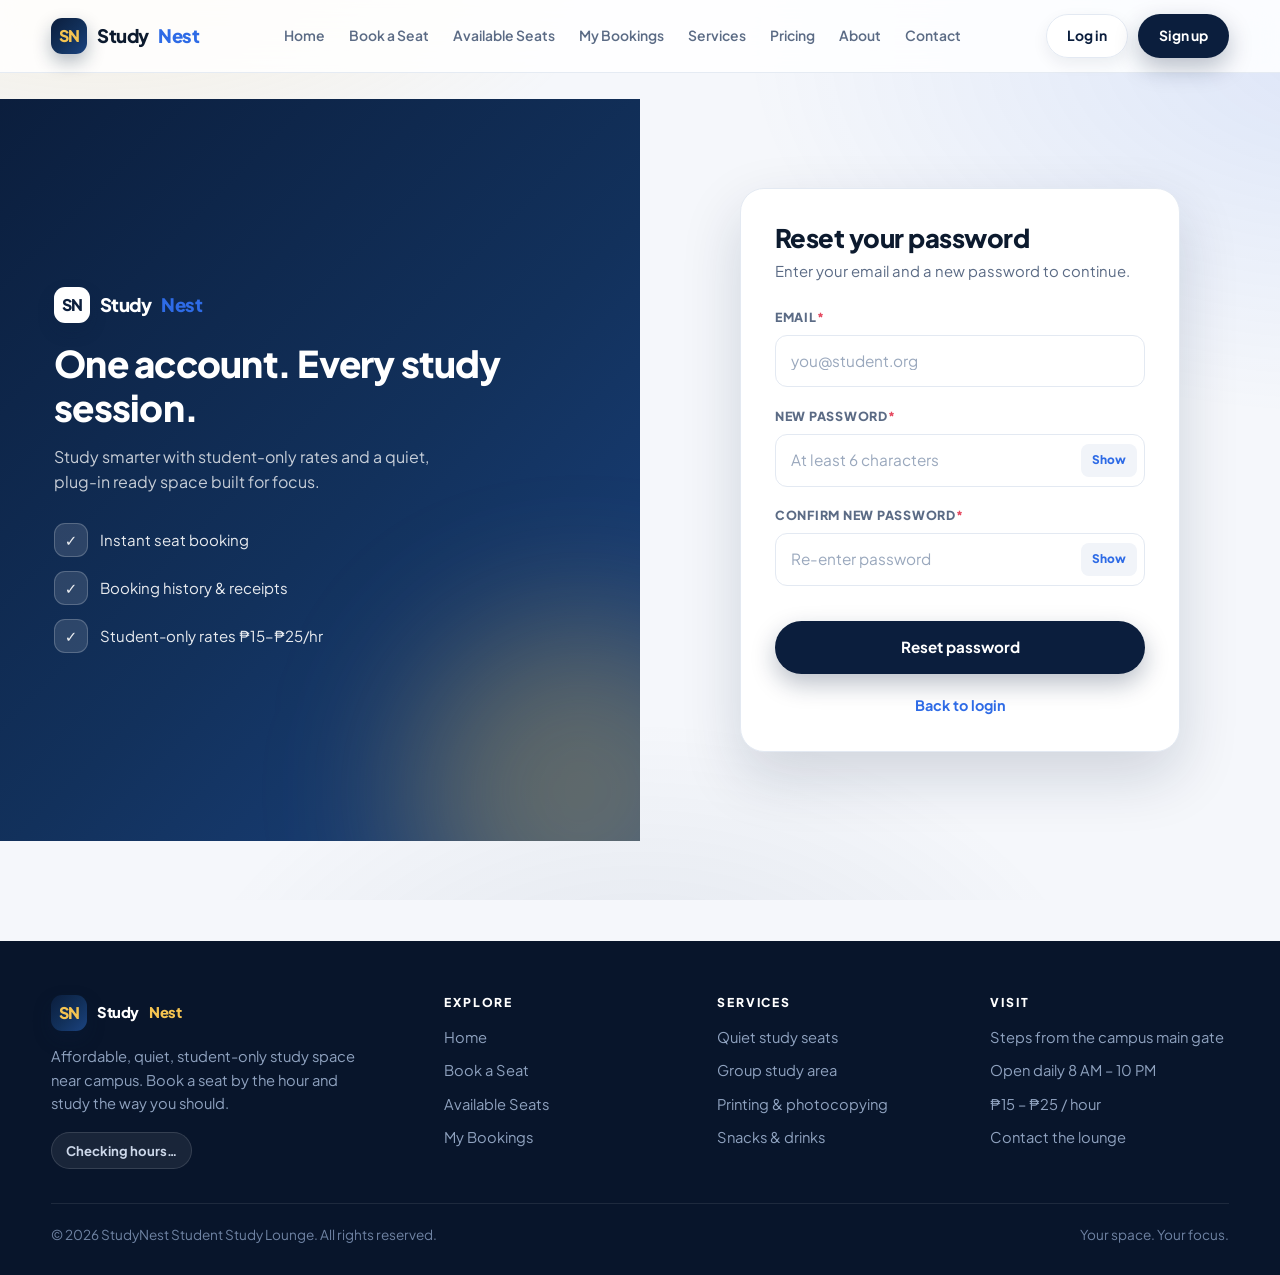
==== pages/auth/forgot-password.html @ 52b06b58 "Initial commit: auth" ====
<!DOCTYPE html>
<html lang="en">
<head>
  <meta charset="UTF-8" />
  <meta name="viewport" content="width=device-width, initial-scale=1.0" />
  <title>Reset password — StudyNest</title>
  <meta name="description" content="Reset your StudyNest account password." />
  <link rel="icon" href="data:image/svg+xml,%3Csvg xmlns='http://www.w3.org/2000/svg' viewBox='0 0 64 64'%3E%3Crect width='64' height='64' rx='16' fill='%230b1e3d'/%3E%3Ctext x='32' y='42' font-family='Arial' font-size='26' font-weight='bold' fill='%23f5c451' text-anchor='middle'%3ESN%3C/text%3E%3C/svg%3E" />
  <link rel="preconnect" href="https://fonts.googleapis.com" />
  <link rel="preconnect" href="https://fonts.gstatic.com" crossorigin />
  <link href="https://fonts.googleapis.com/css2?family=Plus+Jakarta+Sans:wght@400;500;600;700;800&display=swap" rel="stylesheet" />
  <link rel="stylesheet" href="../../css/style.css" />
  <link rel="stylesheet" href="https://pyscript.net/releases/2026.7.3/core.css" />
  <script type="module" src="https://pyscript.net/releases/2026.7.3/core.js"></script>
</head>
<body data-page="login">

  <nav class="nav">
    <div class="container nav-inner">
      <a href="../public/index.html" class="brand"><span class="brand-mark">SN</span>Study<span class="accent">Nest</span></a>

      <ul class="nav-links" id="nav-links">
        <li><a href="../public/index.html" data-nav="home">Home</a></li>
        <li><a href="../booking/booking.html" data-nav="book">Book a Seat</a></li>
        <li><a href="../booking/seats.html" data-nav="seats">Available Seats</a></li>
        <li><a href="../booking/my-bookings.html" data-nav="my-bookings">My Bookings</a></li>
        <li><a href="../public/services.html" data-nav="services">Services</a></li>
        <li><a href="../public/pricing.html" data-nav="pricing">Pricing</a></li>
        <li><a href="../public/about.html" data-nav="about">About</a></li>
        <li><a href="../public/contact.html" data-nav="contact">Contact</a></li>
        <li class="mobile-cta"><a href="../auth/login.html" data-nav="login">Login / Sign Up</a></li>
      </ul>

      <div class="nav-actions" id="nav-auth">
        <a href="../auth/login.html" class="btn btn-ghost btn-sm">Log in</a>
        <a href="../auth/register.html" class="btn btn-primary btn-sm">Sign up</a>
      </div>

      <button class="nav-toggle" id="nav-toggle" type="button" aria-label="Toggle navigation" aria-expanded="false">
        <span></span><span></span><span></span>
      </button>
    </div>
  </nav>

  <main class="auth-wrap">
    <aside class="auth-aside">
      <a href="../public/index.html" class="brand"><span class="brand-mark mark-dark">SN</span>Study<span class="accent">Nest</span></a>
      <h2>One account. Every study session.</h2>
      <p>Study smarter with student-only rates and a quiet, plug-in ready space built for focus.</p>
      <ul class="points">
        <li><span class="b">✓</span>Instant seat booking</li>
        <li><span class="b">✓</span>Booking history &amp; receipts</li>
        <li><span class="b">✓</span>Student-only rates ₱15–₱25/hr</li>
      </ul>
    </aside>
    <div class="auth-main">
      <section class="auth-card">
        <h1>Reset your password</h1>
        <p class="sub">Enter your email and a new password to continue.</p>
        <div class="alert err auth-alert hidden" id="auth-alert"></div>
        <form id="forgot-form" novalidate>
          <div class="field">
            <label for="fp-email">Email<span class="req">*</span></label>
            <input id="fp-email" name="email" type="email" autocomplete="email" class="input" placeholder="you@student.org" />
            <span class="err" data-err="email"></span>
          </div>
          <div class="field">
            <label for="fp-password">New Password<span class="req">*</span></label>
            <div class="input-group">
              <input id="fp-password" name="password" type="password" autocomplete="new-password" class="input" placeholder="At least 6 characters" />
              <button type="button" class="toggle" data-action="toggle-password">Show</button>
            </div>
            <span class="err" data-err="password"></span>
          </div>
          <div class="field">
            <label for="fp-confirm">Confirm New Password<span class="req">*</span></label>
            <div class="input-group">
              <input id="fp-confirm" name="confirm" type="password" autocomplete="new-password" class="input" placeholder="Re-enter password" />
              <button type="button" class="toggle" data-action="toggle-password">Show</button>
            </div>
            <span class="err" data-err="confirm"></span>
          </div>
          <button type="submit" class="btn btn-primary btn-block mt-2">Reset password</button>
        </form>
        <p class="auth-alt"><a href="../auth/login.html">Back to login</a></p>
      </section>
    </div>
  </main>

  <footer class="footer">
    <div class="container footer-grid">
      <div class="footer-brand">
        <a href="../public/index.html" class="brand"><span class="brand-mark">SN</span>Study<span class="accent">Nest</span></a>
        <p>Affordable, quiet, student-only study space near campus. Book a seat by the hour and study the way you should.</p>
        <span class="footer-status js-status">Checking hours&hellip;</span>
      </div>
      <div class="footer-col">
        <h4>Explore</h4>
        <ul>
          <li><a href="../public/index.html">Home</a></li>
          <li><a href="../booking/booking.html">Book a Seat</a></li>
          <li><a href="../booking/seats.html">Available Seats</a></li>
          <li><a href="../booking/my-bookings.html">My Bookings</a></li>
        </ul>
      </div>
      <div class="footer-col">
        <h4>Services</h4>
        <ul>
          <li><a href="../public/services.html">Quiet study seats</a></li>
          <li><a href="../public/services.html">Group study area</a></li>
          <li><a href="../public/services.html">Printing &amp; photocopying</a></li>
          <li><a href="../public/services.html">Snacks &amp; drinks</a></li>
        </ul>
      </div>
      <div class="footer-col">
        <h4>Visit</h4>
        <ul>
          <li>Steps from the campus main gate</li>
          <li>Open daily 8 AM &ndash; 10 PM</li>
          <li>&#8369;15 &ndash; &#8369;25 / hour</li>
          <li><a href="../public/contact.html">Contact the lounge</a></li>
        </ul>
      </div>
    </div>
    <div class="container footer-bottom">
      <p>&copy; 2026 StudyNest Student Study Lounge. All rights reserved.</p>
      <p>Your space. Your focus.</p>
    </div>
  </footer>

  <div class="toast-host"></div>
  <div class="modal-root"></div>

  <script type="py" src="../../py/auth/auth.py" config="../../pyscript.json"></script>
</body>
</html>
---- css/style.css ----
/* ==========================================================================
   StudyNest — core theme
   Dark navy / white / warm amber-yellow · rounded cards · modern type
   ========================================================================== */

:root {
  --navy-900: #08152b;
  --navy-800: #0b1e3d;
  --navy-700: #12315c;
  --navy-600: #1b4380;
  --blue: #2e6be6;
  --blue-soft: #e9f0ff;
  --amber: #f5c451;
  --amber-deep: #e0a93b;
  --amber-soft: #fff5dd;
  --cream: #fff9ee;
  --sand: #f6ecd8;
  --ink: #0c1a2e;
  --muted: #5b6b85;
  --line: #e3e9f2;
  --surface: #ffffff;
  --page: #f5f7fb;
  --ok: #1fa971;
  --ok-soft: #e4f7ef;
  --warn: #e8a93b;
  --warn-soft: #fdf3e0;
  --bad: #e5485f;
  --bad-soft: #fdeaee;
  --r-sm: 10px;
  --r: 16px;
  --r-lg: 24px;
  --r-xl: 32px;
  --shadow: 0 10px 30px rgba(11, 30, 61, 0.09);
  --shadow-lg: 0 24px 60px rgba(11, 30, 61, 0.16);
  --ring: 0 0 0 4px rgba(46, 107, 230, 0.18);
  --nav-h: 72px;
  --grad-navy: linear-gradient(135deg, #0b1e3d 0%, #12315c 55%, #1b4380 100%);
  --grad-amber: linear-gradient(135deg, #f5c451, #e9a83a);
}

* { box-sizing: border-box; margin: 0; padding: 0; }

html { scroll-behavior: smooth; scroll-padding-top: calc(var(--nav-h) + 18px); }

body {
  font-family: "Plus Jakarta Sans", "Segoe UI", system-ui, -apple-system, Roboto, Arial, sans-serif;
  color: var(--ink);
  background: var(--page);
  line-height: 1.6;
  min-height: 100vh;
  overflow-x: hidden;
  -webkit-font-smoothing: antialiased;
}

body::before {
  content: "";
  position: fixed;
  inset: 0;
  z-index: -2;
  background:
    radial-gradient(900px 520px at 8% -10%, rgba(245, 196, 81, 0.18), transparent 60%),
    radial-gradient(1000px 620px at 105% 5%, rgba(46, 107, 230, 0.12), transparent 60%),
    radial-gradient(800px 600px at 50% 120%, rgba(18, 49, 92, 0.10), transparent 60%);
}

img { max-width: 100%; display: block; }
a { color: inherit; text-decoration: none; }
button { font: inherit; }
h1, h2, h3, h4 { line-height: 1.2; letter-spacing: -0.02em; font-weight: 800; }
strong { color: var(--ink); }

.container { width: min(1180px, 92%); margin-inline: auto; }
.narrow { width: min(880px, 92%); margin-inline: auto; }

.eyebrow {
  display: inline-flex;
  align-items: center;
  gap: 8px;
  font-size: 0.72rem;
  font-weight: 800;
  letter-spacing: 0.16em;
  text-transform: uppercase;
  color: var(--navy-700);
  background: var(--amber-soft);
  border: 1px solid rgba(224, 169, 59, 0.35);
  padding: 7px 14px;
  border-radius: 999px;
}

.eyebrow.on-dark {
  color: var(--amber);
  background: rgba(245, 196, 81, 0.12);
  border-color: rgba(245, 196, 81, 0.34);
}

.muted { color: var(--muted); }
.center { text-align: center; }

/* ==========================================================================
   BUTTONS
   ========================================================================== */
.btn {
  display: inline-flex;
  align-items: center;
  justify-content: center;
  gap: 9px;
  font-weight: 700;
  font-size: 0.95rem;
  padding: 13px 26px;
  border: 1px solid transparent;
  border-radius: 999px;
  cursor: pointer;
  white-space: nowrap;
  transition: transform 0.18s ease, box-shadow 0.18s ease, background 0.18s ease, color 0.18s ease, border-color 0.18s ease;
}
.btn:hover { transform: translateY(-2px); }
.btn:active { transform: translateY(1px); }
.btn:disabled { opacity: 0.5; cursor: not-allowed; transform: none; }
.btn:focus-visible { outline: none; box-shadow: var(--ring); }

.btn-primary { background: var(--navy-800); color: #fff; box-shadow: 0 10px 24px rgba(11, 30, 61, 0.28); }
.btn-primary:hover { background: var(--navy-700); box-shadow: 0 16px 32px rgba(11, 30, 61, 0.32); }

.btn-amber { background: var(--grad-amber); color: #3c2a05; box-shadow: 0 10px 24px rgba(224, 169, 59, 0.4); }
.btn-amber:hover { box-shadow: 0 16px 34px rgba(224, 169, 59, 0.5); }

.btn-blue { background: var(--blue); color: #fff; box-shadow: 0 10px 24px rgba(46, 107, 230, 0.34); }
.btn-blue:hover { background: #245ccd; }

.btn-ghost { background: rgba(255, 255, 255, 0.85); color: var(--navy-800); border-color: var(--line); box-shadow: 0 6px 16px rgba(11, 30, 61, 0.07); }
.btn-ghost:hover { border-color: var(--navy-700); background: #fff; }

.btn-outline-light { background: transparent; color: #fff; border-color: rgba(255, 255, 255, 0.4); }
.btn-outline-light:hover { background: rgba(255, 255, 255, 0.12); border-color: #fff; }

.btn-danger { background: var(--bad); color: #fff; box-shadow: 0 10px 22px rgba(229, 72, 95, 0.3); }
.btn-sm { padding: 9px 18px; font-size: 0.86rem; }
.btn-lg { padding: 16px 34px; font-size: 1.02rem; }
.btn-block { width: 100%; }

/* ==========================================================================
   NAVIGATION
   ========================================================================== */
.nav {
  position: sticky;
  top: 0;
  z-index: 90;
  background: rgba(255, 255, 255, 0.86);
  backdrop-filter: blur(16px) saturate(160%);
  -webkit-backdrop-filter: blur(16px) saturate(160%);
  border-bottom: 1px solid rgba(227, 233, 242, 0.9);
  transition: box-shadow 0.25s ease, background 0.25s ease;
}
.nav.scrolled { box-shadow: 0 10px 30px rgba(11, 30, 61, 0.10); background: rgba(255, 255, 255, 0.95); }

.nav-inner {
  min-height: var(--nav-h);
  display: flex;
  align-items: center;
  justify-content: space-between;
  gap: 18px;
}

.brand { display: inline-flex; align-items: center; gap: 10px; font-weight: 800; font-size: 1.16rem; letter-spacing: -0.03em; }
.brand-mark {
  width: 36px; height: 36px;
  display: grid; place-items: center;
  border-radius: 11px;
  background: var(--grad-navy);
  color: var(--amber);
  font-size: 1rem;
  font-weight: 800;
  box-shadow: 0 8px 18px rgba(11, 30, 61, 0.3);
}
.brand span.accent, .brand .accent { color: var(--blue); }
.brand .mark-dark { background: #fff; color: var(--navy-800); box-shadow: 0 8px 18px rgba(11, 30, 61, 0.16); }

.nav-links { display: flex; align-items: center; gap: 2px; list-style: none; }
.nav-links a {
  display: inline-block;
  padding: 8px 11px;
  border-radius: 999px;
  font-size: 0.87rem;
  font-weight: 600;
  color: var(--muted);
  transition: color 0.18s ease, background 0.18s ease;
}
.nav-links a:hover { color: var(--navy-800); background: rgba(11, 30, 61, 0.06); }
.nav-links a.active { color: var(--blue); background: var(--blue-soft); }
.nav-links .mobile-cta { display: none; }

.nav-actions { display: flex; align-items: center; gap: 10px; }
.nav-actions .btn { padding: 10px 20px; font-size: 0.87rem; }

.nav-user { display: none; align-items: center; gap: 10px; }
.nav-user.show { display: flex; }
.nav-avatar {
  width: 36px; height: 36px; border-radius: 50%;
  display: grid; place-items: center;
  background: var(--grad-navy); color: var(--amber);
  font-weight: 800; font-size: 0.86rem;
}
.nav-user-name { font-size: 0.86rem; font-weight: 700; color: var(--navy-800); max-width: 120px; overflow: hidden; text-overflow: ellipsis; white-space: nowrap; }
.nav-logout { background: none; border: 1px solid var(--line); color: var(--muted); border-radius: 999px; padding: 8px 14px; font-size: 0.82rem; font-weight: 700; cursor: pointer; transition: all 0.18s ease; }
.nav-logout:hover { color: var(--bad); border-color: rgba(229, 72, 95, 0.4); }

.nav-toggle {
  display: none;
  flex-direction: column;
  gap: 5px;
  background: #fff;
  border: 1px solid var(--line);
  border-radius: 12px;
  padding: 11px;
  cursor: pointer;
}
.nav-toggle span { display: block; width: 20px; height: 2px; border-radius: 2px; background: var(--navy-800); transition: transform 0.25s ease, opacity 0.2s ease; }
.nav-toggle.active span:nth-child(1) { transform: translateY(7px) rotate(45deg); }
.nav-toggle.active span:nth-child(2) { opacity: 0; }
.nav-toggle.active span:nth-child(3) { transform: translateY(-7px) rotate(-45deg); }

/* ==========================================================================
   HERO
   ========================================================================== */
.hero { padding: 34px 0 10px; }

.hero-panel {
  position: relative;
  overflow: hidden;
  border-radius: var(--r-xl);
  background: var(--grad-navy);
  color: #fff;
  padding: 58px 54px;
  display: grid;
  grid-template-columns: 1.15fr 0.85fr;
  gap: 44px;
  align-items: center;
  box-shadow: var(--shadow-lg);
}
.hero-panel::before,
.hero-panel::after {
  content: "";
  position: absolute;
  border-radius: 50%;
  filter: blur(70px);
  opacity: 0.55;
  pointer-events: none;
}
.hero-panel::before { width: 380px; height: 380px; background: rgba(46, 107, 230, 0.7); top: -140px; right: 26%; }
.hero-panel::after { width: 340px; height: 340px; background: rgba(245, 196, 81, 0.55); bottom: -160px; left: -80px; }
.hero-copy, .hero-aside { position: relative; z-index: 1; }

.hero h1 {
  font-size: clamp(2.4rem, 5vw, 3.7rem);
  line-height: 1.04;
  letter-spacing: -0.045em;
  margin: 20px 0 16px;
  text-transform: uppercase;
}
.hero h1 .accent { color: var(--amber); }
.hero-sub { font-size: 1.06rem; color: rgba(255, 255, 255, 0.78); max-width: 520px; }

.hero-actions { display: flex; flex-wrap: wrap; gap: 12px; margin-top: 28px; }

.hero-facts { display: flex; flex-wrap: wrap; gap: 10px; margin-top: 28px; }
.fact {
  display: inline-flex; align-items: center; gap: 8px;
  background: rgba(255, 255, 255, 0.1);
  border: 1px solid rgba(255, 255, 255, 0.18);
  padding: 8px 15px;
  border-radius: 999px;
  font-size: 0.85rem;
  font-weight: 600;
  color: rgba(255, 255, 255, 0.92);
}
.fact .dot { width: 7px; height: 7px; border-radius: 50%; background: var(--amber); }

/* live availability card inside hero */
.hero-card {
  background: rgba(255, 255, 255, 0.97);
  color: var(--ink);
  border-radius: var(--r-lg);
  padding: 26px;
  box-shadow: 0 30px 60px rgba(4, 12, 26, 0.4);
}
.hero-card-head { display: flex; align-items: center; justify-content: space-between; margin-bottom: 6px; }
.hero-card-head h3 { font-size: 1.02rem; }
.hero-card .sub { font-size: 0.83rem; color: var(--muted); margin-bottom: 18px; }

.live-row { display: flex; align-items: center; justify-content: space-between; padding: 11px 0; border-bottom: 1px dashed var(--line); font-size: 0.9rem; }
.live-row:last-of-type { border-bottom: 0; }
.live-row .k { display: flex; align-items: center; gap: 9px; color: var(--muted); font-weight: 600; }
.live-row .v { font-weight: 800; color: var(--navy-800); }

.status-dot { width: 10px; height: 10px; border-radius: 50%; display: inline-block; }
.dot-ok { background: var(--ok); box-shadow: 0 0 0 4px var(--ok-soft); }
.dot-warn { background: var(--warn); box-shadow: 0 0 0 4px var(--warn-soft); }
.dot-bad { background: var(--bad); box-shadow: 0 0 0 4px var(--bad-soft); }
.dot-mute { background: #9aa8bd; box-shadow: 0 0 0 4px #eef1f6; }

/* ==========================================================================
   SECTIONS / CARDS
   ========================================================================== */
main { padding: 26px 0 60px; }

.section { margin-bottom: 34px; }
.section-card {
  background: var(--surface);
  border: 1px solid var(--line);
  border-radius: var(--r-lg);
  padding: 40px 40px;
  box-shadow: var(--shadow);
}
.section-head { display: flex; flex-wrap: wrap; align-items: flex-end; justify-content: space-between; gap: 16px; margin-bottom: 26px; }
.section-head .lead { max-width: 640px; }
.section-head h2 { font-size: clamp(1.55rem, 3vw, 2.1rem); margin: 12px 0 8px; }
.section-head p { color: var(--muted); }
.section-head.center { justify-content: center; text-align: center; }

.page-hero {
  background: var(--grad-navy);
  color: #fff;
  border-radius: var(--r-xl);
  padding: 44px 44px;
  position: relative;
  overflow: hidden;
  box-shadow: var(--shadow-lg);
}
.page-hero::after {
  content: "";
  position: absolute;
  width: 320px; height: 320px; border-radius: 50%;
  background: rgba(245, 196, 81, 0.32);
  filter: blur(60px);
  right: -80px; top: -120px;
}
.page-hero > * { position: relative; z-index: 1; }
.page-hero h1 { font-size: clamp(1.8rem, 4vw, 2.7rem); margin: 14px 0 10px; }
.page-hero p { color: rgba(255, 255, 255, 0.78); max-width: 640px; }
.breadcrumb { display: flex; gap: 8px; font-size: 0.82rem; color: rgba(255, 255, 255, 0.65); font-weight: 600; }
.breadcrumb a:hover { color: var(--amber); }

.grid { display: grid; gap: 20px; }
.grid-2 { grid-template-columns: repeat(2, minmax(0, 1fr)); }
.grid-3 { grid-template-columns: repeat(3, minmax(0, 1fr)); }
.grid-4 { grid-template-columns: repeat(4, minmax(0, 1fr)); }

.card {
  background: var(--surface);
  border: 1px solid var(--line);
  border-radius: var(--r);
  padding: 26px;
  box-shadow: 0 6px 18px rgba(11, 30, 61, 0.06);
  transition: transform 0.2s ease, box-shadow 0.2s ease, border-color 0.2s ease;
}
.card.hoverable:hover { transform: translateY(-4px); box-shadow: var(--shadow-lg); border-color: rgba(46, 107, 230, 0.3); }
.card h3 { font-size: 1.06rem; margin-bottom: 8px; }
.card p { color: var(--muted); font-size: 0.94rem; }

.icon-tile {
  width: 54px; height: 54px;
  display: grid; place-items: center;
  border-radius: 16px;
  font-size: 1.5rem;
  background: var(--amber-soft);
  border: 1px solid rgba(224, 169, 59, 0.3);
  margin-bottom: 16px;
}
.icon-tile.blue { background: var(--blue-soft); border-color: rgba(46, 107, 230, 0.25); }
.icon-tile.navy { background: #eef2f9; border-color: rgba(18, 49, 92, 0.16); }

.pill {
  display: inline-flex; align-items: center; gap: 7px;
  font-size: 0.78rem; font-weight: 700;
  padding: 5px 12px; border-radius: 999px;
  background: var(--blue-soft); color: var(--blue);
}
.pill.amber { background: var(--amber-soft); color: #8a6100; }
.pill.ok { background: var(--ok-soft); color: #137a53; }
.pill.warn { background: var(--warn-soft); color: #9a6a06; }
.pill.bad { background: var(--bad-soft); color: #b3243a; }
.pill.mute { background: #eef1f6; color: var(--muted); }
.pill.navy { background: #eef2f9; color: var(--navy-700); }

.chip-row { display: flex; flex-wrap: wrap; gap: 8px; }
.chip {
  font-size: 0.8rem; font-weight: 700;
  padding: 6px 12px; border-radius: 999px;
  background: #f1f4f9; color: var(--muted);
  border: 1px solid transparent;
}

.seat-chip {
  display: inline-flex; align-items: center; gap: 7px;
  font-size: 0.79rem; font-weight: 800;
  padding: 7px 13px; border-radius: 10px;
  border: 1px solid transparent;
}
.seat-chip .d { width: 8px; height: 8px; border-radius: 50%; background: currentColor; }
.seat-chip.available { background: var(--ok-soft); color: #137a53; border-color: rgba(31, 169, 113, 0.28); }
.seat-chip.reserved { background: var(--warn-soft); color: #9a6a06; border-color: rgba(232, 169, 59, 0.34); }
.seat-chip.occupied { background: var(--bad-soft); color: #b3243a; border-color: rgba(229, 72, 95, 0.28); }
.seat-chip.selected { background: var(--blue-soft); color: var(--blue); border-color: rgba(46, 107, 230, 0.4); }

/* ==========================================================================
   STATS / STEPS / MISC BLOCKS
   ========================================================================== */
.stat-grid { display: grid; grid-template-columns: repeat(4, minmax(0, 1fr)); gap: 18px; }
.stat-card {
  background: var(--surface);
  border: 1px solid var(--line);
  border-radius: var(--r);
  padding: 22px;
  text-align: center;
  box-shadow: 0 6px 18px rgba(11, 30, 61, 0.06);
}
.stat-card .value { display: block; font-size: 2rem; font-weight: 800; color: var(--navy-800); letter-spacing: -0.04em; }
.stat-card .label { font-size: 0.84rem; color: var(--muted); font-weight: 600; }
.stat-card.accent { background: var(--navy-800); border-color: var(--navy-800); }
.stat-card.accent .value { color: var(--amber); }
.stat-card.accent .label { color: rgba(255, 255, 255, 0.7); }

.steps { display: grid; grid-template-columns: repeat(3, minmax(0, 1fr)); gap: 20px; }
.step {
  background: var(--surface);
  border: 1px solid var(--line);
  border-radius: var(--r);
  padding: 26px;
  position: relative;
}
.step .num {
  width: 40px; height: 40px; border-radius: 12px;
  display: grid; place-items: center;
  background: var(--grad-navy); color: var(--amber);
  font-weight: 800; margin-bottom: 14px;
}
.step h3 { font-size: 1rem; margin-bottom: 6px; }
.step p { color: var(--muted); font-size: 0.92rem; }

.cta-band {
  background: var(--grad-navy);
  color: #fff;
  border-radius: var(--r-lg);
  padding: 40px;
  display: flex;
  flex-wrap: wrap;
  align-items: center;
  justify-content: space-between;
  gap: 22px;
  position: relative;
  overflow: hidden;
}
.cta-band::after {
  content: "";
  position: absolute; right: -60px; bottom: -90px;
  width: 260px; height: 260px; border-radius: 50%;
  background: rgba(245, 196, 81, 0.3); filter: blur(50px);
}
.cta-band > * { position: relative; z-index: 1; }
.cta-band h2 { font-size: clamp(1.4rem, 3vw, 1.9rem); margin-bottom: 6px; }
.cta-band p { color: rgba(255, 255, 255, 0.75); }
.cta-actions { display: flex; flex-wrap: wrap; gap: 12px; }

.quote {
  background: var(--cream);
  border: 1px solid rgba(224, 169, 59, 0.35);
  border-radius: var(--r);
  padding: 26px;
}
.quote p { font-size: 1rem; color: var(--ink); font-style: italic; }
.quote .who { margin-top: 14px; display: flex; align-items: center; gap: 10px; font-size: 0.86rem; font-weight: 700; color: var(--navy-700); }
.quote .who .av { width: 36px; height: 36px; border-radius: 50%; background: var(--grad-navy); color: var(--amber); display: grid; place-items: center; font-weight: 800; }

/* ==========================================================================
   PRICING
   ========================================================================== */
.plans { display: grid; grid-template-columns: repeat(3, minmax(0, 1fr)); gap: 22px; }
.plan {
  position: relative;
  background: var(--surface);
  border: 1px solid var(--line);
  border-radius: var(--r-lg);
  padding: 30px 28px;
  display: flex;
  flex-direction: column;
  box-shadow: var(--shadow);
  transition: transform 0.2s ease, box-shadow 0.2s ease;
}
.plan:hover { transform: translateY(-5px); box-shadow: var(--shadow-lg); }
.plan.featured {
  background: var(--navy-800);
  border-color: var(--navy-800);
  color: #fff;
  box-shadow: var(--shadow-lg);
}
.plan.featured .plan-name, .plan.featured .plan-price { color: #fff; }
.plan.featured .plan-desc, .plan.featured .plan-list li { color: rgba(255, 255, 255, 0.78); }
.plan-flag {
  position: absolute; top: -13px; left: 50%; transform: translateX(-50%);
  background: var(--grad-amber); color: #3c2a05;
  font-size: 0.7rem; font-weight: 800; letter-spacing: 0.1em; text-transform: uppercase;
  padding: 6px 16px; border-radius: 999px; white-space: nowrap;
  box-shadow: 0 8px 18px rgba(224, 169, 59, 0.45);
}
.plan-name { font-size: 0.78rem; font-weight: 800; letter-spacing: 0.16em; text-transform: uppercase; color: var(--muted); }
.plan-price { font-size: 2.5rem; font-weight: 800; letter-spacing: -0.05em; color: var(--navy-800); margin: 10px 0 2px; }
.plan-price small { font-size: 0.9rem; font-weight: 700; letter-spacing: 0; color: var(--muted); }
.plan-desc { font-size: 0.88rem; color: var(--muted); margin-bottom: 18px; }
.plan-list { list-style: none; display: grid; gap: 10px; margin-bottom: 24px; flex: 1; }
.plan-list li { position: relative; padding-left: 28px; font-size: 0.93rem; color: var(--ink); }
.plan-list li::before {
  content: "✓";
  position: absolute; left: 0; top: 2px;
  width: 19px; height: 19px; border-radius: 50%;
  display: grid; place-items: center;
  font-size: 0.66rem; font-weight: 800;
  background: var(--blue-soft); color: var(--blue);
}
.plan.featured .plan-list li::before { background: rgba(245, 196, 81, 0.2); color: var(--amber); }
.plan-list li.off { opacity: 0.55; }
.plan-list li.off::before { content: "–"; background: #eef1f6; color: var(--muted); }

.rate-table { width: 100%; border-collapse: collapse; font-size: 0.93rem; }
.rate-table th, .rate-table td { padding: 14px 16px; text-align: left; border-bottom: 1px solid var(--line); }
.rate-table th { font-size: 0.74rem; letter-spacing: 0.12em; text-transform: uppercase; color: var(--muted); background: #f8fafd; }
.rate-table td:last-child, .rate-table th:last-child { text-align: right; font-weight: 800; color: var(--navy-800); }
.rate-table tr:last-child td { border-bottom: 0; }

.faq { display: grid; gap: 12px; }
.faq-item { background: var(--surface); border: 1px solid var(--line); border-radius: var(--r); overflow: hidden; }
.faq-q {
  width: 100%; text-align: left; background: none; border: 0; cursor: pointer;
  padding: 18px 22px; font-weight: 700; font-size: 0.97rem; color: var(--navy-800);
  display: flex; justify-content: space-between; align-items: center; gap: 14px;
}
.faq-q .caret { transition: transform 0.25s ease; color: var(--blue); font-weight: 800; }
.faq-item.open .faq-q .caret { transform: rotate(180deg); }
.faq-a { max-height: 0; overflow: hidden; transition: max-height 0.3s ease; color: var(--muted); font-size: 0.93rem; }
.faq-a .inner { padding: 0 22px 20px; }
.faq-item.open .faq-a { max-height: 320px; }

/* ==========================================================================
   SERVICES / ABOUT
   ========================================================================== */
.service-card { position: relative; overflow: hidden; }
.service-card .tag { position: absolute; top: 18px; right: 20px; font-size: 0.72rem; font-weight: 800; color: #c8d3e5; letter-spacing: 0.1em; }
.service-card .price { margin-top: 16px; font-size: 0.85rem; font-weight: 800; color: var(--blue); }

.feature-list { display: grid; gap: 14px; list-style: none; }
.feature-list li { display: flex; gap: 13px; align-items: flex-start; }
.feature-list .tick {
  flex: none; width: 26px; height: 26px; border-radius: 50%;
  display: grid; place-items: center; font-size: 0.72rem; font-weight: 800;
  background: var(--ok-soft); color: var(--ok); margin-top: 2px;
}
.feature-list strong { display: block; font-size: 0.96rem; }
.feature-list span.d { color: var(--muted); font-size: 0.9rem; }

.timeline { display: grid; gap: 0; position: relative; padding-left: 26px; }
.timeline::before { content: ""; position: absolute; left: 7px; top: 6px; bottom: 6px; width: 2px; background: var(--line); }
.timeline .t-item { position: relative; padding: 0 0 24px; }
.timeline .t-item::before {
  content: ""; position: absolute; left: -26px; top: 6px;
  width: 16px; height: 16px; border-radius: 50%;
  background: #fff; border: 3px solid var(--blue);
}
.timeline .t-item h4 { font-size: 0.98rem; margin-bottom: 4px; }
.timeline .t-item p { color: var(--muted); font-size: 0.9rem; }
.timeline .t-item .when { font-size: 0.76rem; font-weight: 800; letter-spacing: 0.1em; text-transform: uppercase; color: var(--blue); }

/* ==========================================================================
   CONTACT
   ========================================================================== */
.contact-grid { display: grid; grid-template-columns: 0.9fr 1.1fr; gap: 22px; }
.info-card {
  background: var(--surface); border: 1px solid var(--line);
  border-radius: var(--r); padding: 22px; box-shadow: 0 6px 18px rgba(11, 30, 61, 0.06);
}
.info-row { display: flex; gap: 14px; align-items: flex-start; padding: 14px 0; border-bottom: 1px dashed var(--line); }
.info-row:last-child { border-bottom: 0; }
.info-row .ic {
  flex: none; width: 42px; height: 42px; border-radius: 13px;
  display: grid; place-items: center; font-size: 1.1rem;
  background: var(--amber-soft); border: 1px solid rgba(224, 169, 59, 0.3);
}
.info-row .lbl { font-size: 0.74rem; font-weight: 800; letter-spacing: 0.1em; text-transform: uppercase; color: var(--muted); }
.info-row .val { font-weight: 700; color: var(--navy-800); font-size: 0.95rem; }
.info-row .val small { display: block; font-weight: 500; color: var(--muted); font-size: 0.85rem; }

.social-row { display: flex; gap: 10px; flex-wrap: wrap; margin-top: 16px; }
.social {
  width: 42px; height: 42px; border-radius: 13px;
  display: grid; place-items: center; font-size: 0.78rem; font-weight: 800;
  background: var(--navy-800); color: #fff;
  transition: transform 0.18s ease, background 0.18s ease;
}
.social:hover { transform: translateY(-3px); background: var(--blue); }

.map-ph {
  position: relative;
  min-height: 240px;
  border-radius: var(--r);
  border: 1px solid var(--line);
  overflow: hidden;
  background:
    linear-gradient(rgba(18, 49, 92, 0.05) 1px, transparent 1px) 0 0 / 100% 34px,
    linear-gradient(90deg, rgba(18, 49, 92, 0.05) 1px, transparent 1px) 0 0 / 34px 100%,
    linear-gradient(135deg, #eef3fb, #e6ecf7);
  display: grid;
  place-items: center;
}
.map-ph .road { position: absolute; background: rgba(46, 107, 230, 0.16); }
.map-ph .road.h { left: 0; right: 0; height: 26px; top: 58%; }
.map-ph .road.v { top: 0; bottom: 0; width: 26px; left: 38%; }
.map-pin { position: relative; z-index: 2; text-align: center; }
.map-pin .bubble {
  width: 56px; height: 56px; margin: 0 auto; border-radius: 50% 50% 50% 6px;
  transform: rotate(-45deg);
  background: var(--grad-navy); display: grid; place-items: center;
  box-shadow: 0 14px 30px rgba(11, 30, 61, 0.35);
}
.map-pin .bubble span { transform: rotate(45deg); color: var(--amber); font-weight: 800; }
.map-pin .cap { margin-top: 14px; font-size: 0.85rem; font-weight: 800; color: var(--navy-800); background: rgba(255, 255, 255, 0.9); padding: 6px 14px; border-radius: 999px; box-shadow: var(--shadow); }

/* ==========================================================================
   FORMS
   ========================================================================== */
.form-grid { display: grid; gap: 16px; }
.form-grid.cols-2 { grid-template-columns: repeat(2, minmax(0, 1fr)); }
.field { display: grid; gap: 7px; }
.field.full { grid-column: 1 / -1; }
.field label { font-size: 0.78rem; font-weight: 800; letter-spacing: 0.06em; text-transform: uppercase; color: var(--muted); }
.field label .req { color: var(--bad); }
.field .hint { font-size: 0.79rem; color: var(--muted); }
.input, .select, .textarea {
  width: 100%;
  font: inherit;
  font-size: 0.96rem;
  color: var(--ink);
  background: #fff;
  border: 1px solid var(--line);
  border-radius: 12px;
  padding: 13px 15px;
  transition: border-color 0.18s ease, box-shadow 0.18s ease;
}
.textarea { resize: vertical; min-height: 110px; }
.input::placeholder, .textarea::placeholder { color: #9aa8bd; }
.input:focus, .select:focus, .textarea:focus { outline: none; border-color: var(--blue); box-shadow: var(--ring); }
.input.invalid, .select.invalid, .textarea.invalid { border-color: var(--bad); background: var(--bad-soft); }
.field .err { font-size: 0.79rem; color: var(--bad); font-weight: 600; min-height: 1em; }
.input-group { position: relative; display: flex; align-items: center; }
.input-group .input { padding-right: 68px; }
.input-group .toggle {
  position: absolute; right: 8px;
  background: #f1f4f9; border: 0; border-radius: 8px;
  font-size: 0.74rem; font-weight: 800; color: var(--blue);
  padding: 7px 11px; cursor: pointer;
}
.input-group .toggle:hover { background: var(--blue-soft); }

.check { display: flex; align-items: flex-start; gap: 10px; font-size: 0.9rem; color: var(--muted); cursor: pointer; }
.check input { width: 18px; height: 18px; margin-top: 2px; accent-color: var(--blue); }

.form-status { font-size: 0.9rem; font-weight: 700; min-height: 1.2em; }
.form-status.ok { color: var(--ok); }
.form-status.err { color: var(--bad); }

/* ==========================================================================
   ALERTS
   ========================================================================== */
.alert {
  display: flex; align-items: flex-start; gap: 12px;
  border-radius: var(--r); padding: 15px 18px;
  font-size: 0.92rem; font-weight: 600;
  background: var(--blue-soft); border: 1px solid rgba(46, 107, 230, 0.25); color: #1c4fb8;
}
.alert.ok { background: var(--ok-soft); border-color: rgba(31, 169, 113, 0.3); color: #137a53; }
.alert.warn { background: var(--warn-soft); border-color: rgba(232, 169, 59, 0.4); color: #8a6100; }
.alert.err { background: var(--bad-soft); border-color: rgba(229, 72, 95, 0.3); color: #b3243a; }
.alert strong { display: block; margin-bottom: 2px; }
.alert.hidden { display: none; }

/* ==========================================================================
   SEAT MAP (shared by booking + availability pages)
   ========================================================================== */
.floor {
  background: linear-gradient(180deg, #f8fafd, #fff);
  border: 1px solid var(--line);
  border-radius: var(--r-lg);
  padding: 22px;
}
.window-band {
  text-align: center;
  font-size: 0.7rem;
  font-weight: 800;
  letter-spacing: 0.24em;
  color: var(--blue);
  background: var(--blue-soft);
  border: 1px dashed rgba(46, 107, 230, 0.45);
  border-radius: 10px;
  padding: 7px;
  margin-bottom: 18px;
}
.floor-grid {
  display: grid;
  grid-template-columns: repeat(3, minmax(0, 1fr));
  gap: 14px;
}
.group-band {
  text-align: center;
  font-size: 0.7rem;
  font-weight: 800;
  letter-spacing: 0.24em;
  color: #8a6100;
  background: var(--amber-soft);
  border: 1px dashed rgba(224, 169, 59, 0.55);
  border-radius: 10px;
  padding: 7px;
  margin: 20px 0 14px;
}
.seat {
  position: relative;
  display: flex;
  flex-direction: column;
  align-items: flex-start;
  gap: 3px;
  font: inherit;
  text-align: left;
  background: #fff;
  border: 1.5px solid var(--line);
  border-radius: 14px;
  padding: 13px 14px;
  cursor: pointer;
  transition: transform 0.16s ease, box-shadow 0.16s ease, border-color 0.16s ease, background 0.16s ease;
}
.seat:hover { transform: translateY(-3px); box-shadow: var(--shadow); }
.seat .seat-id { font-size: 0.95rem; font-weight: 800; color: var(--navy-800); letter-spacing: -0.02em; }
.seat .seat-meta { font-size: 0.74rem; font-weight: 700; color: var(--muted); }
.seat .seat-flag { position: absolute; top: 11px; right: 12px; font-size: 0.7rem; font-weight: 800; }
.seat.is-available { background: var(--ok-soft); border-color: rgba(31, 169, 113, 0.4); }
.seat.is-available .seat-flag { color: var(--ok); }
.seat.is-reserved { background: var(--warn-soft); border-color: rgba(232, 169, 59, 0.5); }
.seat.is-reserved .seat-flag { color: var(--warn); }
.seat.is-occupied { background: var(--bad-soft); border-color: rgba(229, 72, 95, 0.45); cursor: not-allowed; }
.seat.is-occupied .seat-flag { color: var(--bad); }
.seat.is-occupied:hover { transform: none; box-shadow: none; }
.seat.is-selected {
  background: var(--navy-800);
  border-color: var(--navy-800);
  box-shadow: 0 14px 30px rgba(11, 30, 61, 0.34);
}
.seat.is-selected .seat-id { color: #fff; }
.seat.is-selected .seat-meta { color: var(--amber); }
.seat.is-selected .seat-flag { color: var(--amber); }
.seat.is-dim { opacity: 0.42; }

.legend { display: flex; flex-wrap: wrap; gap: 16px; align-items: center; }
.legend span { display: inline-flex; align-items: center; gap: 8px; font-size: 0.82rem; font-weight: 700; color: var(--muted); }
.legend i { width: 12px; height: 12px; border-radius: 4px; display: inline-block; }
.legend i.l-ok { background: var(--ok); }
.legend i.l-warn { background: var(--warn); }
.legend i.l-bad { background: var(--bad); }
.legend i.l-sel { background: var(--navy-800); }

/* ==========================================================================
   AUTH PAGES
   ========================================================================== */
.auth-wrap { display: grid; grid-template-columns: 1fr 1fr; min-height: calc(100vh - var(--nav-h)); }
.auth-aside {
  background: var(--grad-navy);
  color: #fff;
  padding: 60px 54px;
  position: relative;
  overflow: hidden;
  display: flex;
  flex-direction: column;
  justify-content: center;
}
.auth-aside::after {
  content: ""; position: absolute; width: 340px; height: 340px; border-radius: 50%;
  background: rgba(245, 196, 81, 0.32); filter: blur(70px); right: -110px; bottom: -120px;
}
.auth-aside > * { position: relative; z-index: 1; }
.auth-aside h2 { font-size: clamp(1.6rem, 3vw, 2.3rem); margin: 18px 0 14px; }
.auth-aside p { color: rgba(255, 255, 255, 0.76); max-width: 420px; }
.auth-aside .points { margin-top: 28px; display: grid; gap: 14px; }
.auth-aside .points li { list-style: none; display: flex; gap: 12px; align-items: center; font-size: 0.94rem; color: rgba(255, 255, 255, 0.9); }
.auth-aside .points .b {
  width: 34px; height: 34px; border-radius: 11px; flex: none;
  display: grid; place-items: center;
  background: rgba(255, 255, 255, 0.12); border: 1px solid rgba(255, 255, 255, 0.2);
}
.auth-main { display: grid; place-items: center; padding: 48px 30px; }
.auth-card { width: min(440px, 100%); background: var(--surface); border: 1px solid var(--line); border-radius: var(--r-lg); padding: 34px; box-shadow: var(--shadow-lg); }
.auth-card.wide { width: min(560px, 100%); }
.auth-card h1 { font-size: 1.6rem; margin-bottom: 6px; }
.auth-card .sub { color: var(--muted); font-size: 0.93rem; margin-bottom: 24px; }
.auth-alt { margin-top: 20px; text-align: center; font-size: 0.9rem; color: var(--muted); }
.auth-alt a, .auth-links a { color: var(--blue); font-weight: 700; }
.auth-alt a:hover, .auth-links a:hover { text-decoration: underline; }
.auth-links { display: flex; justify-content: space-between; align-items: center; font-size: 0.87rem; margin-top: 6px; }
.demo-box {
  margin-top: 20px; background: var(--amber-soft);
  border: 1px dashed rgba(224, 169, 59, 0.6);
  border-radius: var(--r-sm); padding: 13px 16px;
  font-size: 0.84rem; color: #7a5a08;
}
.demo-box code { background: rgba(255, 255, 255, 0.7); padding: 2px 7px; border-radius: 6px; font-weight: 700; }
.auth-alert { margin-bottom: 20px; }
.auth-alert.hidden { display: none; }
.auth-divider { display: flex; align-items: center; gap: 12px; margin: 22px 0 4px; font-size: 0.76rem; font-weight: 800; letter-spacing: 0.12em; text-transform: uppercase; color: var(--muted); }
.auth-divider::before, .auth-divider::after { content: ""; height: 1px; background: var(--line); flex: 1; }
.strength { display: flex; gap: 6px; margin-top: 4px; }
.strength i { height: 5px; flex: 1; border-radius: 999px; background: #e7ecf4; transition: background 0.2s ease; }
.strength.s1 i:nth-child(1) { background: var(--bad); }
.strength.s2 i:nth-child(-n+2) { background: var(--warn); }
.strength.s3 i:nth-child(-n+3) { background: #7bc043; }
.strength.s4 i { background: var(--ok); }

/* ==========================================================================
   TOASTS + MODAL
   ========================================================================== */
.toast-host { position: fixed; right: 20px; bottom: 20px; z-index: 200; display: grid; gap: 10px; width: min(360px, calc(100vw - 40px)); }
.toast {
  display: flex; align-items: flex-start; gap: 12px;
  background: var(--navy-800); color: #fff;
  border-radius: 14px; padding: 14px 16px;
  box-shadow: 0 20px 40px rgba(4, 12, 26, 0.4);
  border-left: 4px solid var(--blue);
  animation: toast-in 0.32s cubic-bezier(0.2, 0.9, 0.3, 1.4) both;
  font-size: 0.9rem; font-weight: 600;
}
.toast.ok { border-left-color: var(--ok); }
.toast.warn { border-left-color: var(--warn); }
.toast.err { border-left-color: var(--bad); }
.toast .t-close { margin-left: auto; background: none; border: 0; color: rgba(255, 255, 255, 0.6); cursor: pointer; font-size: 1rem; line-height: 1; }
.toast .t-close:hover { color: #fff; }
.toast.out { animation: toast-out 0.25s ease forwards; }
@keyframes toast-in { from { opacity: 0; transform: translateY(16px) scale(0.96); } to { opacity: 1; transform: none; } }
@keyframes toast-out { to { opacity: 0; transform: translateX(30px); } }

.modal-root { position: fixed; inset: 0; z-index: 300; display: none; }
.modal-root.open { display: grid; place-items: center; padding: 20px; }
.modal-backdrop { position: absolute; inset: 0; background: rgba(8, 21, 43, 0.66); backdrop-filter: blur(4px); animation: fade 0.2s ease both; }
.modal {
  position: relative; z-index: 1;
  width: min(560px, 100%);
  max-height: 88vh; overflow: auto;
  background: #fff; border-radius: var(--r-lg);
  padding: 30px; box-shadow: 0 40px 80px rgba(4, 12, 26, 0.5);
  animation: pop 0.25s cubic-bezier(0.2, 0.9, 0.3, 1.3) both;
}
.modal h3 { font-size: 1.2rem; margin-bottom: 8px; }
.modal .m-body { color: var(--muted); font-size: 0.94rem; }
.modal .m-actions { display: flex; flex-wrap: wrap; gap: 10px; justify-content: flex-end; margin-top: 24px; }
.modal .m-close { position: absolute; top: 16px; right: 18px; background: #f1f4f9; border: 0; width: 32px; height: 32px; border-radius: 50%; cursor: pointer; color: var(--muted); font-weight: 800; }
.modal .m-close:hover { background: var(--bad-soft); color: var(--bad); }
@keyframes fade { from { opacity: 0; } to { opacity: 1; } }
@keyframes pop { from { opacity: 0; transform: translateY(18px) scale(0.97); } to { opacity: 1; transform: none; } }

/* ==========================================================================
   TABS / EMPTY / UTILS
   ========================================================================== */
.tabs { display: inline-flex; gap: 4px; background: #eef1f7; padding: 5px; border-radius: 999px; flex-wrap: wrap; }
.tab {
  border: 0; background: transparent; cursor: pointer;
  padding: 9px 20px; border-radius: 999px;
  font-size: 0.87rem; font-weight: 700; color: var(--muted);
  transition: all 0.18s ease;
}
.tab:hover { color: var(--navy-800); }
.tab.active { background: #fff; color: var(--navy-800); box-shadow: 0 4px 12px rgba(11, 30, 61, 0.12); }

.empty-state { text-align: center; padding: 46px 24px; color: var(--muted); }
.empty-state .big { font-size: 2.6rem; margin-bottom: 10px; }
.empty-state h4 { color: var(--navy-800); margin-bottom: 6px; }

.badge-live { display: inline-flex; align-items: center; gap: 7px; font-size: 0.76rem; font-weight: 800; letter-spacing: 0.06em; text-transform: uppercase; color: var(--ok); }
.badge-live .pulse { width: 8px; height: 8px; border-radius: 50%; background: var(--ok); animation: pulse 1.6s infinite; }
@keyframes pulse { 0% { box-shadow: 0 0 0 0 rgba(31, 169, 113, 0.6); } 70% { box-shadow: 0 0 0 9px rgba(31, 169, 113, 0); } 100% { box-shadow: 0 0 0 0 rgba(31, 169, 113, 0); } }

.divider { height: 1px; background: var(--line); margin: 22px 0; }
.stack { display: grid; gap: 14px; }
.row { display: flex; align-items: center; gap: 12px; flex-wrap: wrap; }
.row.between { justify-content: space-between; }
.mt-0 { margin-top: 0; } .mt-1 { margin-top: 8px; } .mt-2 { margin-top: 16px; } .mt-3 { margin-top: 24px; } .mt-4 { margin-top: 34px; }
.mb-2 { margin-bottom: 16px; } .mb-3 { margin-bottom: 24px; }
.hidden { display: none !important; }
.fade-up { animation: fade-up 0.5s ease both; }
@keyframes fade-up { from { opacity: 0; transform: translateY(16px); } to { opacity: 1; transform: none; } }

/* ==========================================================================
   FOOTER
   ========================================================================== */
.footer { background: var(--navy-900); color: #cdd8ea; margin-top: 40px; }
.footer-grid { display: grid; grid-template-columns: 1.5fr repeat(3, 1fr); gap: 34px; padding: 54px 0 34px; }
.footer .brand { color: #fff; margin-bottom: 14px; }
.footer .brand .accent { color: var(--amber); }
.footer-brand p { font-size: 0.92rem; color: #8fa2bf; max-width: 320px; }
.footer-status {
  display: inline-flex; align-items: center; gap: 8px;
  margin-top: 16px; font-size: 0.82rem; font-weight: 700;
  background: rgba(255, 255, 255, 0.07); border: 1px solid rgba(255, 255, 255, 0.12);
  padding: 7px 14px; border-radius: 999px;
}
.footer .js-status.status-open { color: #55e2a8; background: rgba(85, 226, 168, 0.12); border-color: rgba(85, 226, 168, 0.36); }
.footer .js-status.status-closed { color: #ffa3b0; background: rgba(255, 163, 176, 0.12); border-color: rgba(255, 163, 176, 0.32); }
.footer h4 { font-size: 0.76rem; letter-spacing: 0.16em; text-transform: uppercase; color: #fff; margin-bottom: 16px; }
.footer ul { list-style: none; display: grid; gap: 10px; }
.footer li, .footer a { font-size: 0.92rem; color: #8fa2bf; }
.footer a:hover { color: var(--amber); }
.footer-bottom {
  display: flex; justify-content: space-between; flex-wrap: wrap; gap: 10px;
  padding: 20px 0 30px; border-top: 1px solid rgba(255, 255, 255, 0.09);
  font-size: 0.85rem; color: #6f83a3;
}

/* ==========================================================================
   RESPONSIVE
   ========================================================================== */
@media (max-width: 1120px) {
  .nav-links, .nav-actions .btn-book { display: none; }
  .nav-toggle { display: flex; }
  .nav-links.open {
    display: flex;
    position: absolute;
    top: 100%;
    left: 0; right: 0;
    flex-direction: column;
    align-items: stretch;
    gap: 4px;
    background: #fff;
    border-bottom: 1px solid var(--line);
    box-shadow: 0 24px 44px rgba(11, 30, 61, 0.16);
    padding: 14px 4% 20px;
    max-height: calc(100vh - var(--nav-h));
    overflow: auto;
  }
  .nav-links.open a { padding: 12px 16px; font-size: 0.95rem; }
  .nav-links .mobile-cta { display: block; margin-top: 8px; }
}

@media (max-width: 980px) {
  .hero-panel { grid-template-columns: 1fr; padding: 44px 32px; }
    .auth-wrap { grid-template-columns: 1fr; }
  .auth-aside { display: none; }
  .grid-3, .grid-4, .steps, .plans, .stat-grid { grid-template-columns: repeat(2, minmax(0, 1fr)); }
  .contact-grid { grid-template-columns: 1fr; }
  .footer-grid { grid-template-columns: 1fr 1fr; }
}

@media (max-width: 700px) {
  .section-card { padding: 28px 20px; }
  .page-hero { padding: 32px 24px; }
  .hero-panel { padding: 36px 22px; border-radius: var(--r-lg); }
  .grid-2, .grid-3, .grid-4, .steps, .plans, .form-grid.cols-2 { grid-template-columns: 1fr; }
  .stat-grid { grid-template-columns: repeat(2, minmax(0, 1fr)); gap: 14px; }
  .footer-grid { grid-template-columns: 1fr; gap: 26px; }
  .footer-bottom { justify-content: center; text-align: center; }
  .cta-band { padding: 30px 24px; }
  .nav-user-name { display: none; }
  main { padding-top: 18px; }

  .grid { gap: 16px; }
  .hero-actions .btn,
  .cta-actions .btn { flex: 1 1 100%; }
  .floor { padding: 16px 14px; }
  .floor-grid { grid-template-columns: repeat(2, minmax(0, 1fr)); gap: 10px; }
  .rate-table { display: block; overflow-x: auto; white-space: nowrap; -webkit-overflow-scrolling: touch; }
  .toast-host { left: 12px; right: 12px; width: auto; bottom: 12px; }
  .modal { padding: 26px 18px; }
  .auth-main { padding: 30px 16px; }
  .auth-card { padding: 26px 20px; }
  .empty-state { padding: 36px 16px; }
  .map-ph { min-height: 200px; }
}

@media (max-width: 480px) {
  .container, .narrow { width: 94%; }

  /* compact header for small phones */
  .nav-inner { gap: 10px; }
  .brand { font-size: 1.02rem; gap: 8px; }
  .brand-mark { width: 32px; height: 32px; border-radius: 10px; font-size: 0.9rem; }
  .nav-actions { gap: 6px; }
  .nav-actions .btn { padding: 8px 13px; font-size: 0.8rem; }
  .nav-actions .btn-ghost { display: none; }
  .nav-user .nav-avatar { display: none; }
  .nav-user .btn { padding: 8px 11px; font-size: 0.78rem; }
  .nav-logout { padding: 8px 10px; font-size: 0.78rem; }
  .nav-toggle { padding: 9px; }
  .nav-links.open { padding: 12px 3% 18px; }
  .nav-links.open a { padding: 13px 14px; }

  .hero { padding-top: 20px; }
  .hero-panel { padding: 30px 18px; }
  .hero h1 { font-size: clamp(2rem, 9vw, 2.6rem); margin: 16px 0 12px; }
  .hero-sub { font-size: 0.98rem; }
  .hero-card { padding: 20px 16px; }
  .hero-actions { margin-top: 22px; }
  .hero-facts { margin-top: 22px; gap: 8px; }
  .fact { font-size: 0.8rem; padding: 7px 13px; }

  .section-card { padding: 22px 16px; }
  .page-hero { padding: 26px 18px; }
  .card { padding: 20px 16px; }
  .cta-band { padding: 24px 18px; }
  .cta-actions .btn,
  .confirm-actions .btn,
  .empty-actions .btn { flex: 1 1 100%; }
  .plan { padding: 26px 20px; }
  .plan-price { font-size: 2.1rem; }
  .step { padding: 22px 18px; }
  .quote { padding: 20px 18px; }
  .info-card { padding: 18px 16px; }

  .stat-card { padding: 16px 12px; }
  .stat-card .value { font-size: 1.7rem; }

  .floor { padding: 14px 12px; }
  .floor-grid { gap: 8px; }
  .seat { padding: 11px 12px; }
  .legend { gap: 10px 14px; }

  .btn-lg { padding: 14px 24px; font-size: 0.98rem; }

  /* keeps iOS Safari from auto-zooming on focus */
  .input, .select, .textarea { font-size: 16px; padding: 12px 14px; }
  .form-grid > .btn { width: 100%; }

  .auth-main { padding: 24px 14px; }
  .auth-card { padding: 24px 18px; }
  .auth-links { flex-direction: column; gap: 8px; text-align: center; }

  .modal-root.open { padding: 12px; }
  .modal { padding: 24px 16px; }
  .modal .m-actions .btn { flex: 1 1 100%; }

  .footer-grid { padding-top: 40px; gap: 22px; }
  .footer-bottom { flex-direction: column; align-items: center; }
}
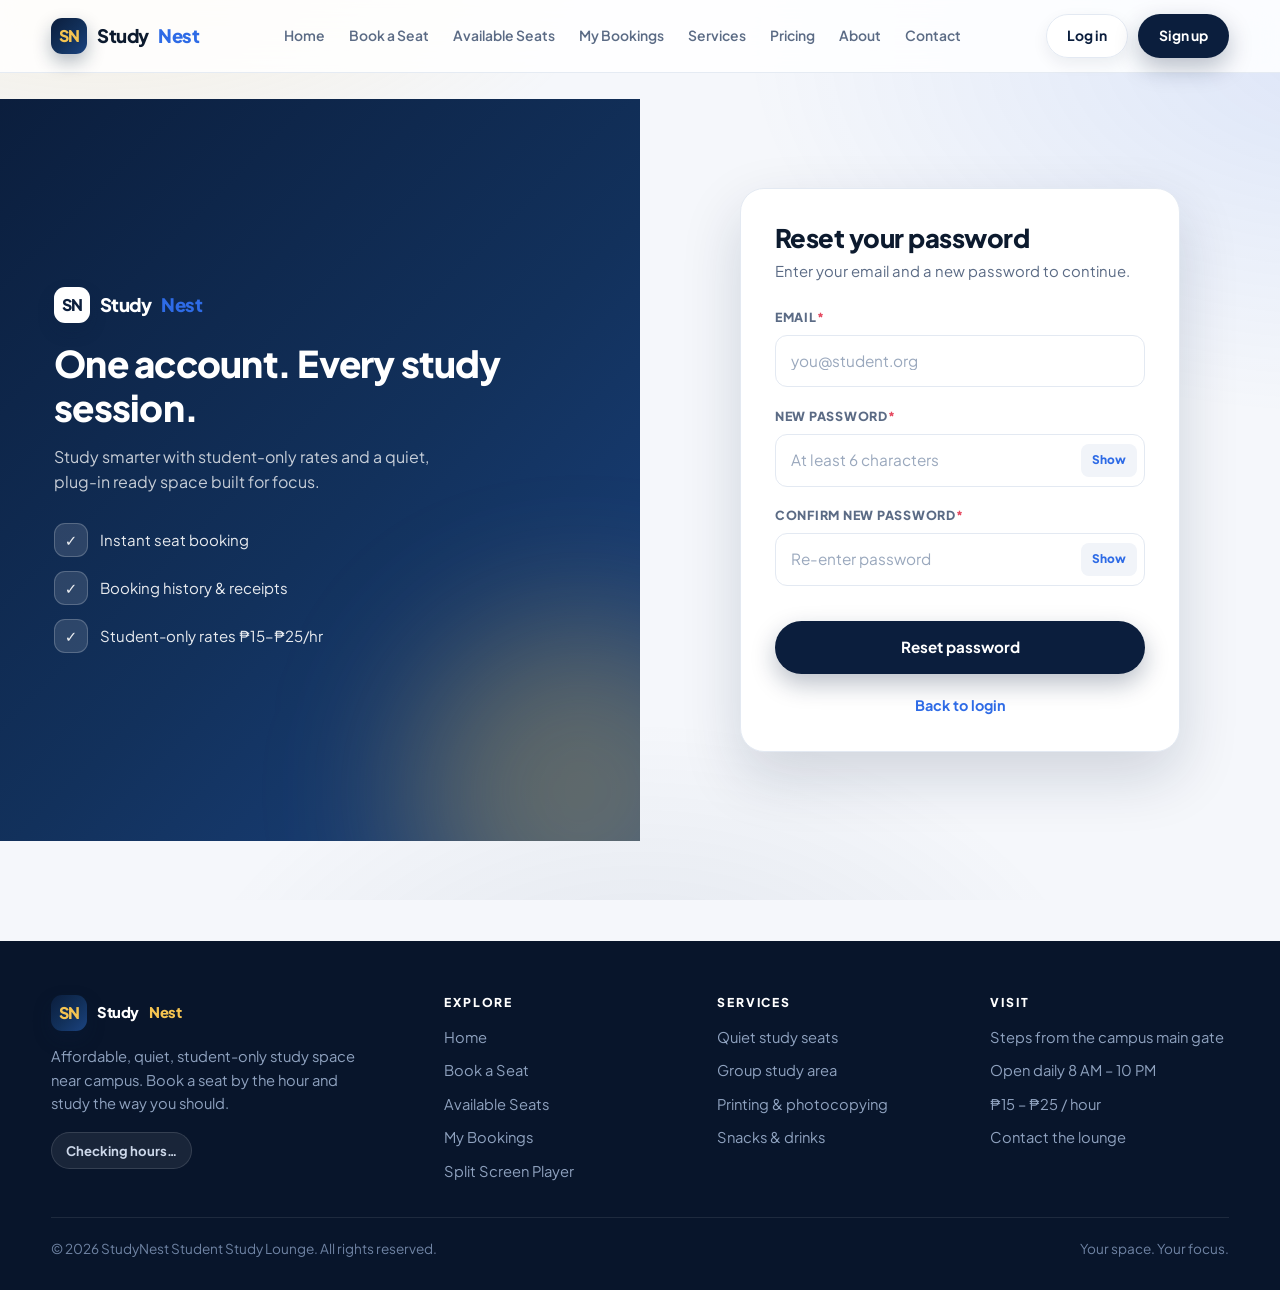
==== commit 6702d5be: "feat(tools): add split screen player page with two video slots Add a side-by-side video player at pa" ====
--- a/pages/auth/forgot-password.html
+++ b/pages/auth/forgot-password.html
@@ -101,6 +101,7 @@
           <li><a href="../booking/booking.html">Book a Seat</a></li>
           <li><a href="../booking/seats.html">Available Seats</a></li>
           <li><a href="../booking/my-bookings.html">My Bookings</a></li>
+          <li><a href="../tools/split.html">Split Screen Player</a></li>
         </ul>
       </div>
       <div class="footer-col">
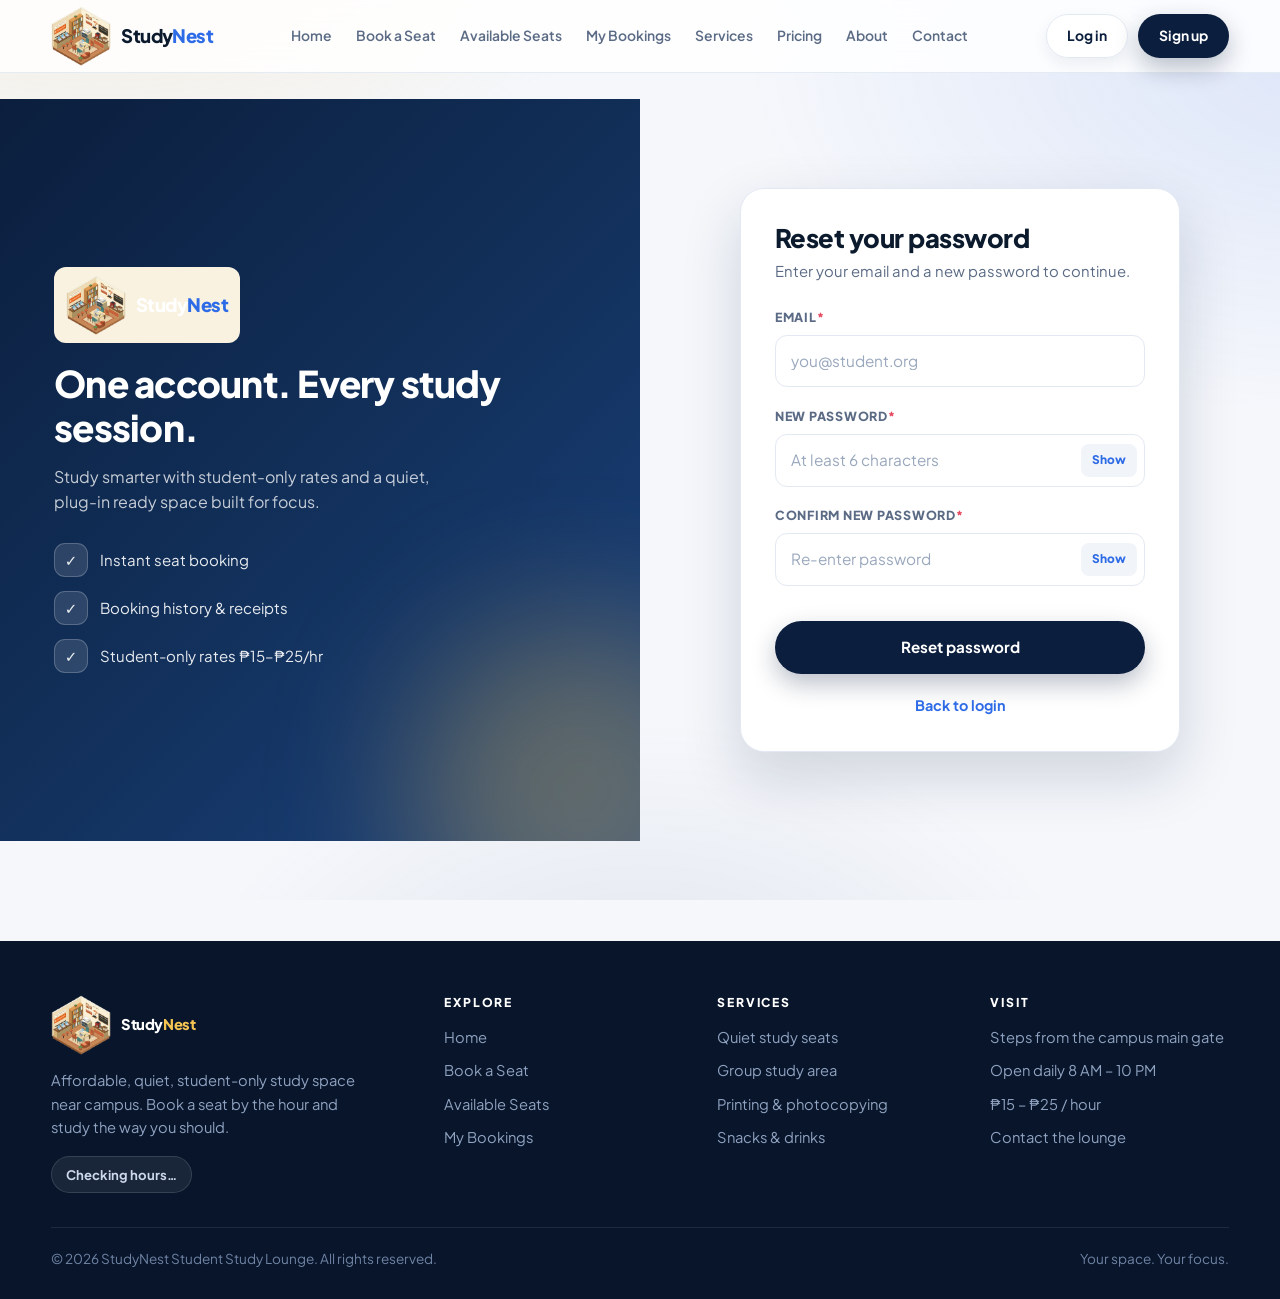
==== commit 5a49ea1c: "feat(brand): use TOP icon with text wordmark - Replace the brandmark.png wordmark image with the Stu" ====
--- a/pages/auth/forgot-password.html
+++ b/pages/auth/forgot-password.html
@@ -17,7 +17,7 @@
 
   <nav class="nav">
     <div class="container nav-inner">
-      <a href="../public/index.html" class="brand"><span class="brand-mark">SN</span>Study<span class="accent">Nest</span></a>
+      <a href="../public/index.html" class="brand"><img class="brand-mark" src="../../TOP.png" alt="" /><span class="brand-text">Study<span class="accent">Nest</span></span></a>
 
       <ul class="nav-links" id="nav-links">
         <li><a href="../public/index.html" data-nav="home">Home</a></li>
@@ -44,7 +44,7 @@
 
   <main class="auth-wrap">
     <aside class="auth-aside">
-      <a href="../public/index.html" class="brand"><span class="brand-mark mark-dark">SN</span>Study<span class="accent">Nest</span></a>
+      <a href="../public/index.html" class="brand"><img class="brand-mark" src="../../TOP.png" alt="" /><span class="brand-text">Study<span class="accent">Nest</span></span></a>
       <h2>One account. Every study session.</h2>
       <p>Study smarter with student-only rates and a quiet, plug-in ready space built for focus.</p>
       <ul class="points">
@@ -90,7 +90,7 @@
   <footer class="footer">
     <div class="container footer-grid">
       <div class="footer-brand">
-        <a href="../public/index.html" class="brand"><span class="brand-mark">SN</span>Study<span class="accent">Nest</span></a>
+        <a href="../public/index.html" class="brand"><img class="brand-mark" src="../../TOP.png" alt="" /><span class="brand-text">Study<span class="accent">Nest</span></span></a>
         <p>Affordable, quiet, student-only study space near campus. Book a seat by the hour and study the way you should.</p>
         <span class="footer-status js-status">Checking hours&hellip;</span>
       </div>
@@ -101,7 +101,6 @@
           <li><a href="../booking/booking.html">Book a Seat</a></li>
           <li><a href="../booking/seats.html">Available Seats</a></li>
           <li><a href="../booking/my-bookings.html">My Bookings</a></li>
-          <li><a href="../tools/split.html">Split Screen Player</a></li>
         </ul>
       </div>
       <div class="footer-col">
--- a/css/style.css
+++ b/css/style.css
@@ -163,17 +163,13 @@
 
 .brand { display: inline-flex; align-items: center; gap: 10px; font-weight: 800; font-size: 1.16rem; letter-spacing: -0.03em; }
 .brand-mark {
-  width: 36px; height: 36px;
-  display: grid; place-items: center;
-  border-radius: 11px;
-  background: var(--grad-navy);
-  color: var(--amber);
-  font-size: 1rem;
-  font-weight: 800;
-  box-shadow: 0 8px 18px rgba(11, 30, 61, 0.3);
-}
-.brand span.accent, .brand .accent { color: var(--blue); }
-.brand .mark-dark { background: #fff; color: var(--navy-800); box-shadow: 0 8px 18px rgba(11, 30, 61, 0.16); }
+  display: block;
+  width: 60px;
+  height: 60px;
+  object-fit: contain;
+}
+.brand-text { white-space: nowrap; }
+.brand .accent { color: var(--blue); }
 
 .nav-links { display: flex; align-items: center; gap: 2px; list-style: none; }
 .nav-links a {
@@ -776,6 +772,12 @@
   flex-direction: column;
   justify-content: center;
 }
+.auth-aside .brand {
+  align-self: flex-start;
+  padding: 8px 12px;
+  background: #f9f2e1;
+  border-radius: 12px;
+}
 .auth-aside::after {
   content: ""; position: absolute; width: 340px; height: 340px; border-radius: 50%;
   background: rgba(245, 196, 81, 0.32); filter: blur(70px); right: -110px; bottom: -120px;
@@ -894,7 +896,10 @@
    ========================================================================== */
 .footer { background: var(--navy-900); color: #cdd8ea; margin-top: 40px; }
 .footer-grid { display: grid; grid-template-columns: 1.5fr repeat(3, 1fr); gap: 34px; padding: 54px 0 34px; }
-.footer .brand { color: #fff; margin-bottom: 14px; }
+.footer .brand {
+  color: #fff;
+  margin-bottom: 14px;
+}
 .footer .brand .accent { color: var(--amber); }
 .footer-brand p { font-size: 0.92rem; color: #8fa2bf; max-width: 320px; }
 .footer-status {
@@ -981,7 +986,7 @@
   /* compact header for small phones */
   .nav-inner { gap: 10px; }
   .brand { font-size: 1.02rem; gap: 8px; }
-  .brand-mark { width: 32px; height: 32px; border-radius: 10px; font-size: 0.9rem; }
+  .brand-mark { width: 40px; height: 40px; }
   .nav-actions { gap: 6px; }
   .nav-actions .btn { padding: 8px 13px; font-size: 0.8rem; }
   .nav-actions .btn-ghost { display: none; }
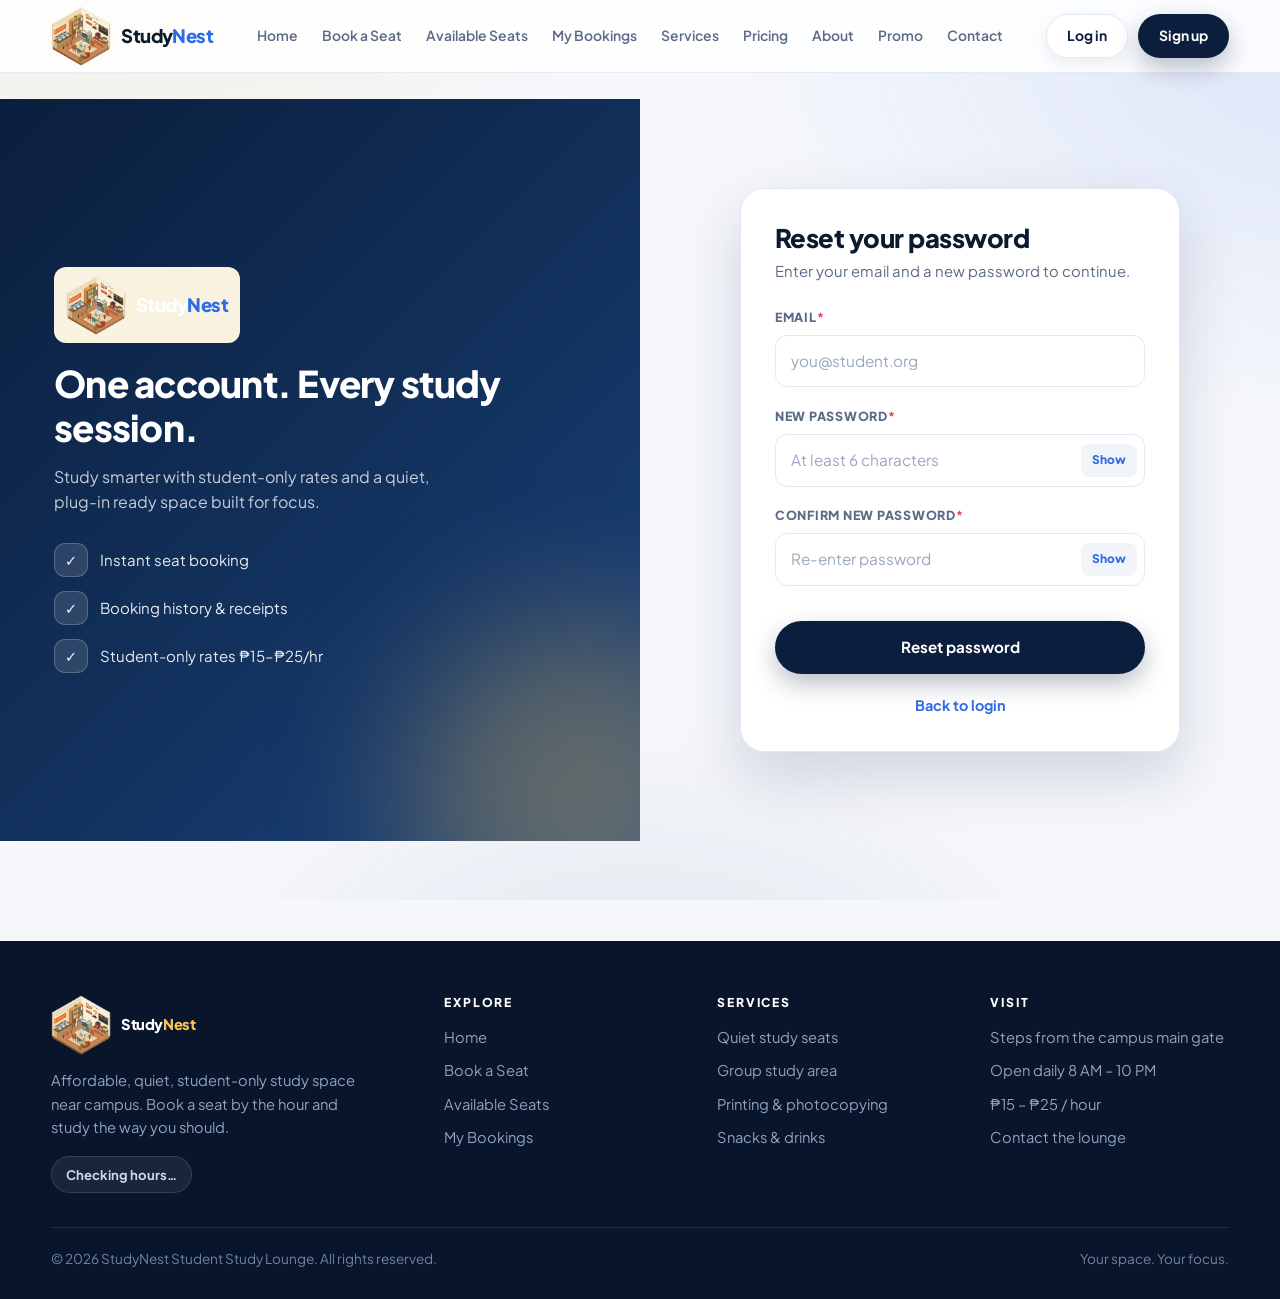
==== commit 8f52d071: "feat(nav): link promo page from auth pages" ====
--- a/pages/auth/forgot-password.html
+++ b/pages/auth/forgot-password.html
@@ -27,6 +27,7 @@
         <li><a href="../public/services.html" data-nav="services">Services</a></li>
         <li><a href="../public/pricing.html" data-nav="pricing">Pricing</a></li>
         <li><a href="../public/about.html" data-nav="about">About</a></li>
+        <li><a href="../public/promo.html" data-nav="promo">Promo</a></li>
         <li><a href="../public/contact.html" data-nav="contact">Contact</a></li>
         <li class="mobile-cta"><a href="../auth/login.html" data-nav="login">Login / Sign Up</a></li>
       </ul>
